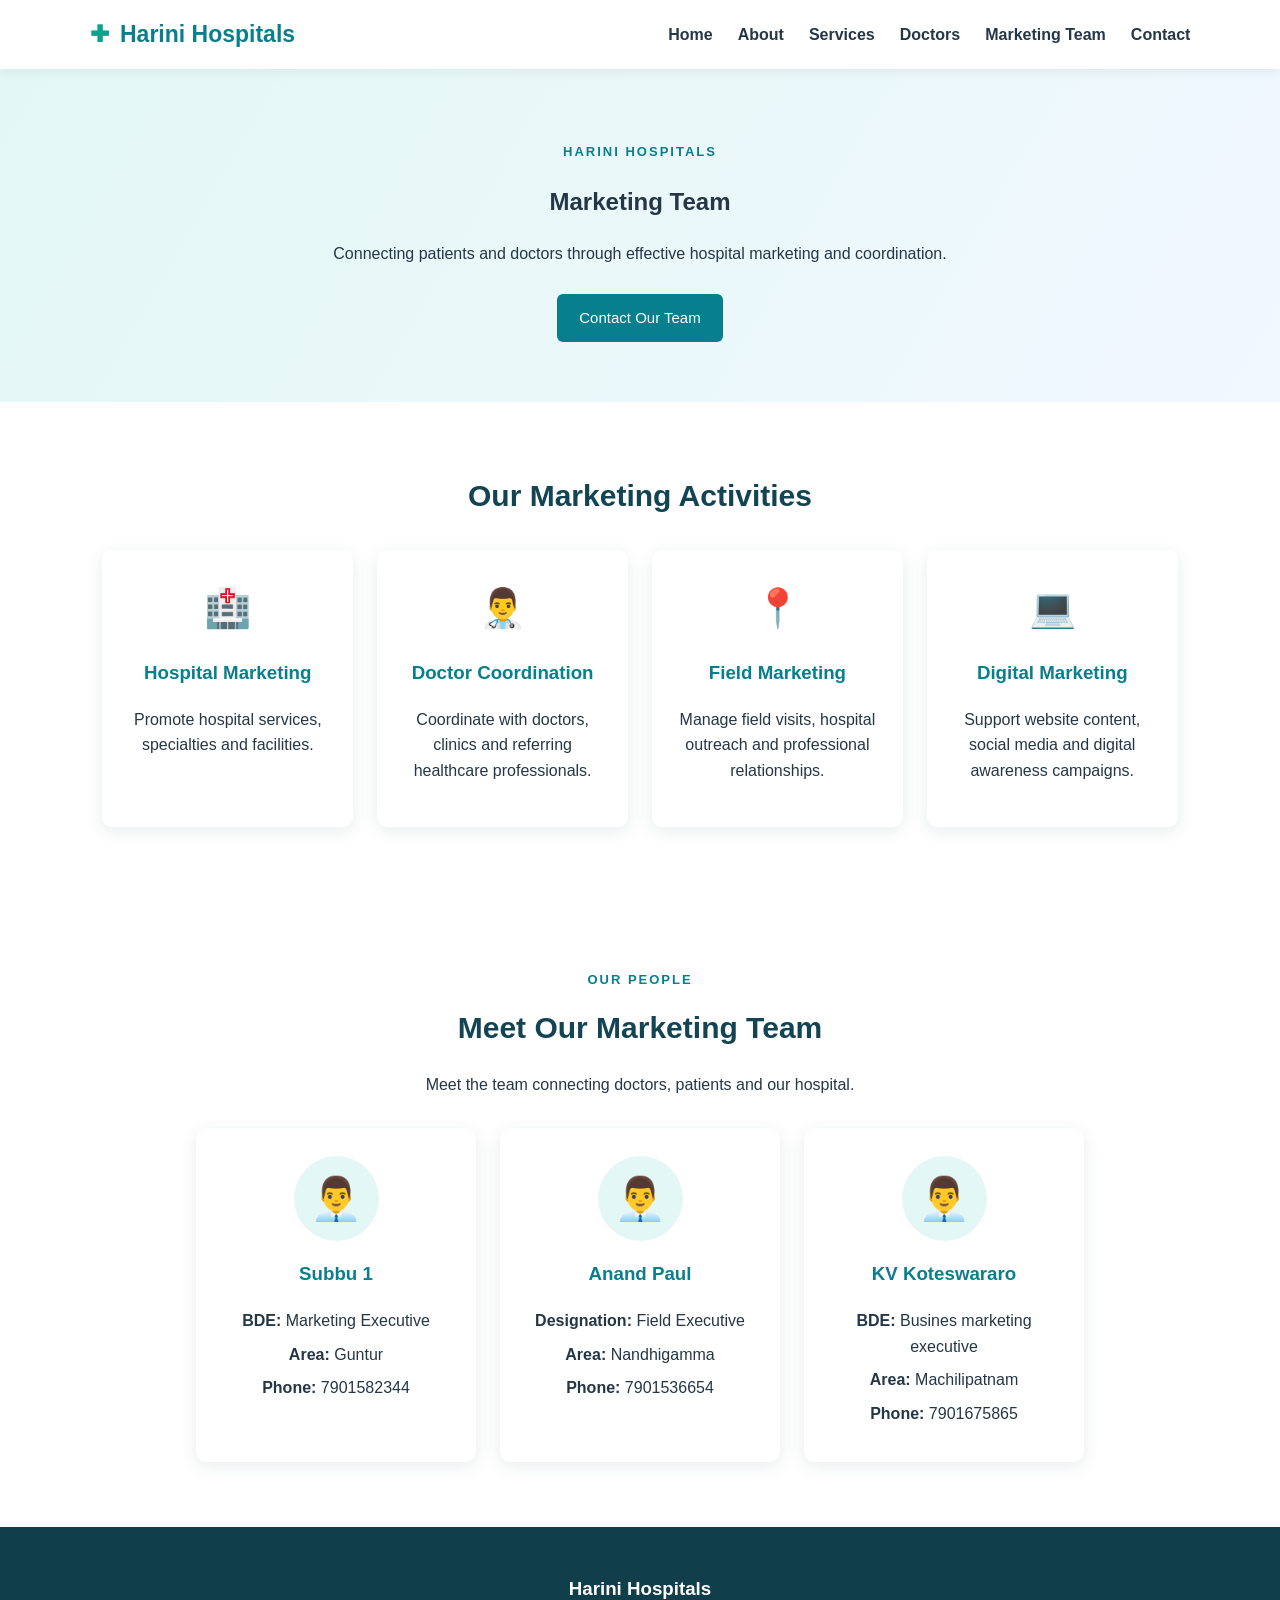
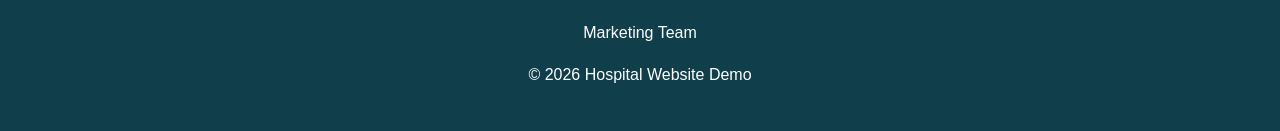
==== Marketing.html @ 30f34769 "hospital website" ====
<!DOCTYPE html>
<html lang="en">
<head>
    <meta charset="UTF-8">
    <meta name="viewport" content="width=device-width, initial-scale=1.0">
    <title>Marketing Team | Harini Hospitals</title>
    <link rel="stylesheet" href="style.css">
    <script src="script.js" defer></script>
    <style>
        .marketing-hero {
            background: linear-gradient(120deg, #e3f8f5, #f1f8ff);
            padding: 60px 8%;
            text-align: center;
        }

        .marketing-grid {
            display: flex;
            justify-content: center;
            flex-wrap: wrap;
            gap: 24px;
            margin-top: 30px;
        }

        .marketing-card {
            flex: 1 1 220px;
            max-width: 280px;
            background: white;
            padding: 28px 20px;
            border-radius: 10px;
            box-shadow: 0 4px 18px #173c4a18;
        }

        .marketing-card .symbol {
            font-size: 38px;
        }

        .marketing-card h3 {
            color: #087f8c;
        }
    </style>
</head>
<body>

    <header class="header">
        <div class="logo">
            <span class="logo-icon">✚</span>
            Harini Hospitals
        </div>

        <button class="menu-btn" id="menuBtn"
                aria-label="Toggle navigation"
                aria-expanded="false">☰</button>

        <nav class="nav" id="navMenu">
            <a href="index.html">Home</a>
            <a href="index.html#about">About</a>
            <a href="index.html#services">Services</a>
            <a href="index.html#doctors">Doctors</a>
            <a href="marketing.html">Marketing Team</a>
            <a href="index.html#contact">Contact</a>
        </nav>
    </header>

    <main>
        <section class="marketing-hero">
            <p class="eyebrow">HARINI HOSPITALS</p>
            <h1>Marketing Team</h1>
            <p>
                Connecting patients and doctors through
                effective hospital marketing and coordination.
            </p>
            <a href="index.html#contact" class="btn">
                Contact Our Team
            </a>
        </section>

        <section class="section">
            <h2>Our Marketing Activities</h2>

            <div class="marketing-grid">
                <div class="marketing-card">
                    <div class="symbol">🏥</div>
                    <h3>Hospital Marketing</h3>
                    <p>
                        Promote hospital services, specialties
                        and facilities.
                    </p>
                </div>

                <div class="marketing-card">
                    <div class="symbol">👨‍⚕️</div>
                    <h3>Doctor Coordination</h3>
                    <p>
                        Coordinate with doctors, clinics and
                        referring healthcare professionals.
                    </p>
                </div>

                <div class="marketing-card">
                    <div class="symbol">📍</div>
                    <h3>Field Marketing</h3>
                    <p>
                        Manage field visits, hospital outreach
                        and professional relationships.
                    </p>
                </div>

                <div class="marketing-card">
                    <div class="symbol">💻</div>
                    <h3>Digital Marketing</h3>
                    <p>
                        Support website content, social media
                        and digital awareness campaigns.
                    </p>
                </div>
            </div>
        </section>
		
        <!-- Marketing Persons Section -->
        <section class="section" id="marketing-persons">
            <p class="eyebrow">OUR PEOPLE</p>
            <h2>Meet Our Marketing Team</h2>
            <p>Meet the team connecting doctors, patients and our hospital.</p>

            <div class="marketing-grid">

                <div class="marketing-card person-card">
                    <div class="person-icon">👨‍💼</div>
                    <h3>Subbu 1</h3>
                    <p><strong>BDE:</strong> Marketing Executive</p>
                    <p><strong>Area:</strong> Guntur</p>
                    <p><strong>Phone:</strong> 7901582344</p>
                </div>

                <div class="marketing-card person-card">
                    <div class="person-icon">👨‍💼</div>
                    <h3>Anand Paul</h3>
                    <p><strong>Designation:</strong> Field Executive</p>
                    <p><strong>Area:</strong> Nandhigamma</p>
                    <p><strong>Phone:</strong> 7901536654</p>
                </div>

                <div class="marketing-card person-card">
                    <div class="person-icon">👨‍💼</div>
                    <h3>KV Koteswararo</h3>
                    <p><strong>BDE:</strong> Busines marketing executive</p>
                    <p><strong>Area:</strong> Machilipatnam</p>
                    <p><strong>Phone:</strong> 7901675865</p>
                </div>

            </div>
        </section>

    </main>

    <footer class="footer">
        <h3>Harini Hospitals</h3>
        <p>Marketing Team</p>
        <p>&copy; <span id="year"></span> Hospital Website Demo</p>
    </footer>

</body>
</html>
---- style.css ----
* {
    box-sizing: border-box;
}

html {
    scroll-behavior: smooth;
    scroll-padding-top: 85px;
}

body {
    margin: 0;
    font-family: Arial, Helvetica, sans-serif;
    color: #253746;
    line-height: 1.6;
    background: #ffffff;
}

.header {
    display: flex;
    align-items: center;
    justify-content: space-between;
    padding: 16px 7%;
    background: #ffffff;
    box-shadow: 0 2px 12px #00000012;
    position: sticky;
    top: 0;
    z-index: 10;
}

.logo {
    color: #087f8c;
    font-size: 23px;
    font-weight: bold;
}

.logo-icon {
    color: #08a58d;
    margin-right: 5px;
}

.nav {
    display: flex;
    gap: 25px;
}

.nav a {
    color: #253746;
    text-decoration: none;
    font-weight: bold;
}

.nav a:hover {
    color: #087f8c;
}

.menu-btn {
    display: none;
    border: 0;
    background: #087f8c;
    color: white;
    border-radius: 5px;
    padding: 8px 12px;
    font-size: 21px;
    cursor: pointer;
}

.hero {
    min-height: 440px;
    display: flex;
    align-items: center;
    padding: 65px 9%;
    background: linear-gradient(120deg, #e3f8f5, #f1f8ff);
}

.hero-content {
    max-width: 650px;
}

.tagline,
.eyebrow {
    color: #087f8c;
    font-weight: bold;
    letter-spacing: 2px;
    font-size: 13px;
}

.hero h1 {
    font-size: clamp(35px, 5vw, 54px);
    line-height: 1.15;
    margin: 12px 0;
    color: #124454;
}

.hero-content > p:not(.tagline) {
    max-width: 520px;
    font-size: 17px;
}

.btn {
    display: inline-block;
    background: #087f8c;
    color: #ffffff;
    padding: 12px 22px;
    border: none;
    border-radius: 6px;
    text-decoration: none;
    font-size: 15px;
    cursor: pointer;
    margin-top: 12px;
}

.btn:hover {
    background: #065d67;
}

.section {
    padding: 65px 8%;
    text-align: center;
}

.section h2 {
    color: #124454;
    font-size: 30px;
    margin: 5px 0 20px;
}

.about > p:last-child {
    max-width: 750px;
    margin: 0 auto;
}

.services {
    background: #f5fafb;
}

.card-container {
    display: flex;
    flex-wrap: wrap;
    justify-content: center;
    gap: 22px;
    margin-top: 30px;
}

.card,
.doctor-card {
    flex: 1 1 210px;
    max-width: 270px;
    padding: 25px 20px;
    border-radius: 10px;
    background: #ffffff;
    box-shadow: 0 4px 18px #173c4a12;
    transition: transform 0.2s;
}

.card:hover,
.doctor-card:hover {
    transform: translateY(-5px);
}

.card-icon {
    font-size: 36px;
    color: #08a58d;
}

.card h3,
.doctor-card h3 {
    color: #124454;
}

.doctor-icon {
    width: 85px;
    height: 85px;
    margin: 0 auto;
    border-radius: 50%;
    display: grid;
    place-items: center;
    background: #e3f8f5;
    font-size: 42px;
}

.section-intro {
    color: #60717c;
}

.doctor-card p {
    color: #087f8c;
}

.doctor-card small {
    color: #60717c;
}

.contact {
    background: #f5fafb;
}

#contactForm {
    max-width: 520px;
    margin: 25px auto 0;
    text-align: left;
}

#contactForm label {
    display: block;
    font-weight: bold;
    margin: 14px 0 5px;
}

#contactForm input,
#contactForm select,
#contactForm textarea {
    width: 100%;
    padding: 12px;
    border: 1px solid #cbd8dd;
    border-radius: 5px;
    background: #ffffff;
    font: inherit;
}

#contactForm input:focus,
#contactForm select:focus,
#contactForm textarea:focus {
    outline: 2px solid #087f8c;
    border-color: transparent;
}

#formMessage {
    overflow-wrap: anywhere;
    color: #087f8c;
    font-weight: bold;
}

.footer {
    text-align: center;
    background: #103e4b;
    color: #ffffff;
    padding: 28px 15px;
}

.footer h3 {
    margin-bottom: 5px;
}

.disclaimer {
    font-size: 12px;
    color: #d8e8eb;
}

@media (max-width: 700px) {
    .header {
        flex-wrap: wrap;
        padding: 14px 5%;
    }

    .logo {
        font-size: 20px;
    }

    .menu-btn {
        display: block;
    }

    .nav {
        display: none;
        flex-direction: column;
        gap: 0;
        width: 100%;
        padding-top: 12px;
    }

    .nav.open {
        display: flex;
    }

    .nav a {
        padding: 10px 0;
        border-top: 1px solid #eeeeee;
    }

    .hero {
        padding: 50px 7%;
        min-height: 380px;
    }

    .section {
        padding: 45px 6%;
    }

    .section h2 {
        font-size: 26px;
    }

    .card,
    .doctor-card {
        flex-basis: 100%;
        max-width: 100%;
    }
}

.person-card {
    text-align: center;
    transition: transform 0.3s ease;
}

.person-card:hover {
    transform: translateY(-5px);
}

.person-icon {
    width: 85px;
    height: 85px;
    margin: 0 auto 15px;
    display: flex;
    justify-content: center;
    align-items: center;
    background: #e3f8f5;
    border-radius: 50%;
    font-size: 42px;
}

.person-card p {
    margin: 8px 0;
    overflow-wrap: anywhere;
}
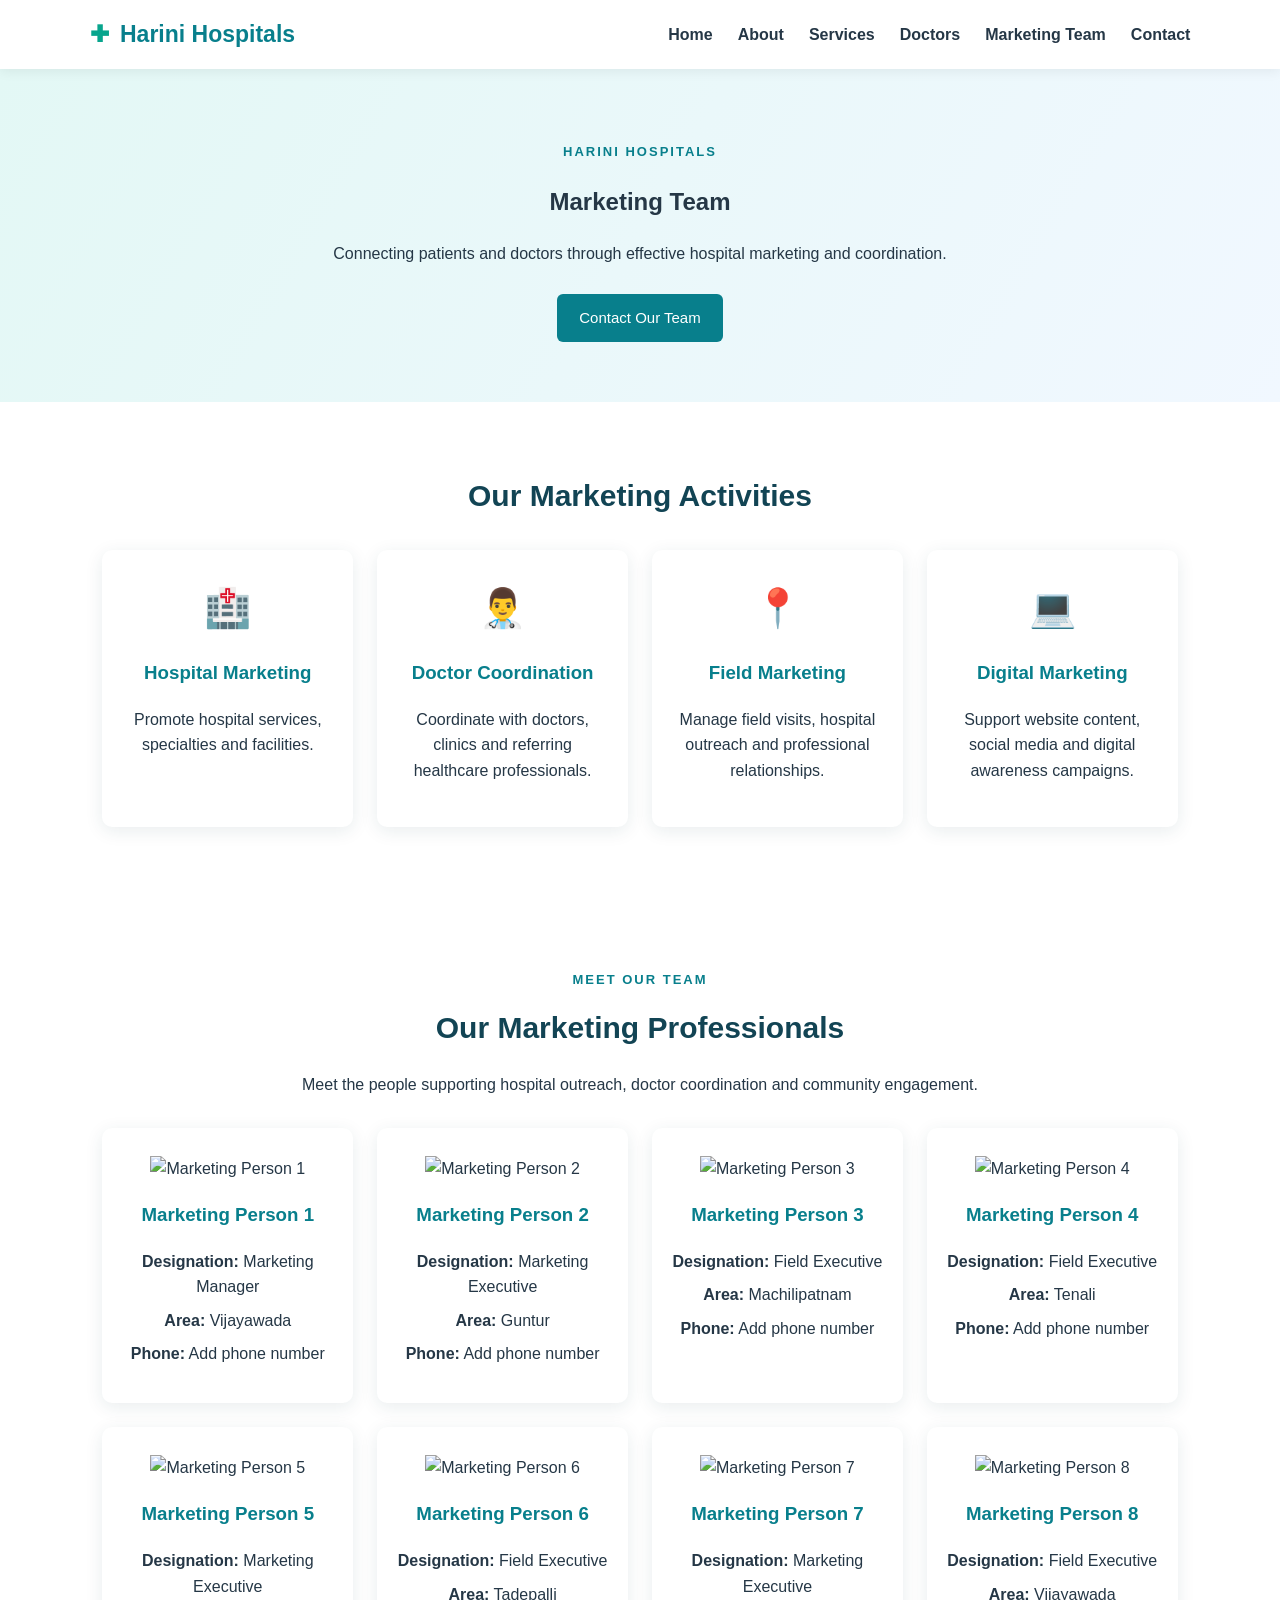
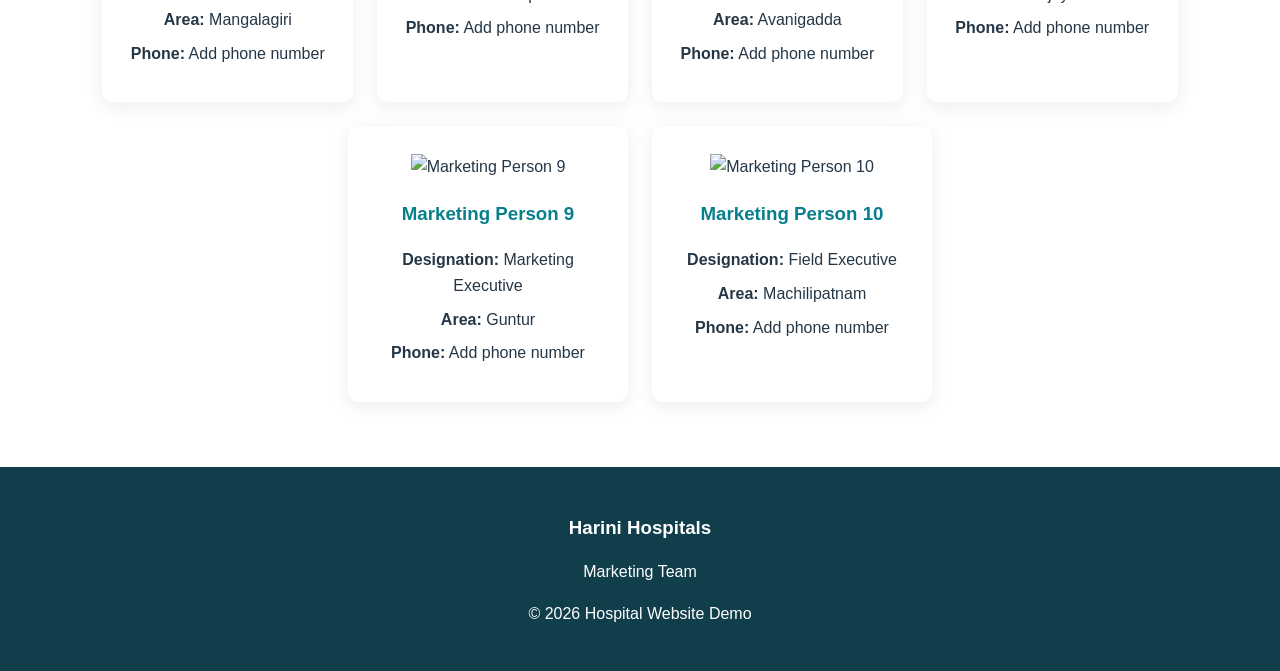
==== commit ff85d8d2: "Add files via upload" ====
--- a/Marketing.html
+++ b/Marketing.html
@@ -117,39 +117,125 @@
             </div>
         </section>
 		
+        
+            </div>
+        </section>
+
         <!-- Marketing Persons Section -->
-        <section class="section" id="marketing-persons">
-            <p class="eyebrow">OUR PEOPLE</p>
-            <h2>Meet Our Marketing Team</h2>
-            <p>Meet the team connecting doctors, patients and our hospital.</p>
-
-            <div class="marketing-grid">
-
-                <div class="marketing-card person-card">
-                    <div class="person-icon">👨‍💼</div>
-                    <h3>Subbu 1</h3>
-                    <p><strong>BDE:</strong> Marketing Executive</p>
+        <section class="section marketing-people" id="marketing-persons">
+            <p class="eyebrow">MEET OUR TEAM</p>
+            <h2>Our Marketing Professionals</h2>
+            <p class="team-intro">
+                Meet the people supporting hospital outreach,
+                doctor coordination and community engagement.
+            </p>
+
+            <div class="marketing-grid people-grid">
+
+                <!-- Person 1 -->
+                <article class="marketing-card person-card">
+                    <img src="images/person1.jpg" alt="Marketing Person 1"
+                         class="person-photo">
+                    <h3>Marketing Person 1</h3>
+                    <p><strong>Designation:</strong> Marketing Manager</p>
+                    <p><strong>Area:</strong> Vijayawada</p>
+                    <p><strong>Phone:</strong> Add phone number</p>
+                </article>
+
+                <!-- Person 2 -->
+                <article class="marketing-card person-card">
+                    <img src="images/person2.jpg" alt="Marketing Person 2"
+                         class="person-photo">
+                    <h3>Marketing Person 2</h3>
+                    <p><strong>Designation:</strong> Marketing Executive</p>
                     <p><strong>Area:</strong> Guntur</p>
-                    <p><strong>Phone:</strong> 7901582344</p>
-                </div>
-
-                <div class="marketing-card person-card">
-                    <div class="person-icon">👨‍💼</div>
-                    <h3>Anand Paul</h3>
-                    <p><strong>Designation:</strong> Field Executive</p>
-                    <p><strong>Area:</strong> Nandhigamma</p>
-                    <p><strong>Phone:</strong> 7901536654</p>
-                </div>
-
-                <div class="marketing-card person-card">
-                    <div class="person-icon">👨‍💼</div>
-                    <h3>KV Koteswararo</h3>
-                    <p><strong>BDE:</strong> Busines marketing executive</p>
+                    <p><strong>Phone:</strong> Add phone number</p>
+                </article>
+
+                <!-- Person 3 -->
+                <article class="marketing-card person-card">
+                    <img src="images/person3.jpg" alt="Marketing Person 3"
+                         class="person-photo">
+                    <h3>Marketing Person 3</h3>
+                    <p><strong>Designation:</strong> Field Executive</p>
                     <p><strong>Area:</strong> Machilipatnam</p>
-                    <p><strong>Phone:</strong> 7901675865</p>
-                </div>
+                    <p><strong>Phone:</strong> Add phone number</p>
+                </article>
+
+                <!-- Person 4 -->
+                <article class="marketing-card person-card">
+                    <img src="images/person4.jpg" alt="Marketing Person 4"
+                         class="person-photo">
+                    <h3>Marketing Person 4</h3>
+                    <p><strong>Designation:</strong> Field Executive</p>
+                    <p><strong>Area:</strong> Tenali</p>
+                    <p><strong>Phone:</strong> Add phone number</p>
+                </article>
+
+                <!-- Person 5 -->
+                <article class="marketing-card person-card">
+                    <img src="images/person5.jpg" alt="Marketing Person 5"
+                         class="person-photo">
+                    <h3>Marketing Person 5</h3>
+                    <p><strong>Designation:</strong> Marketing Executive</p>
+                    <p><strong>Area:</strong> Mangalagiri</p>
+                    <p><strong>Phone:</strong> Add phone number</p>
+                </article>
+
+                <!-- Person 6 -->
+                <article class="marketing-card person-card">
+                    <img src="images/person6.jpg" alt="Marketing Person 6"
+                         class="person-photo">
+                    <h3>Marketing Person 6</h3>
+                    <p><strong>Designation:</strong> Field Executive</p>
+                    <p><strong>Area:</strong> Tadepalli</p>
+                    <p><strong>Phone:</strong> Add phone number</p>
+                </article>
+
+                <!-- Person 7 -->
+                <article class="marketing-card person-card">
+                    <img src="images/person7.jpg" alt="Marketing Person 7"
+                         class="person-photo">
+                    <h3>Marketing Person 7</h3>
+                    <p><strong>Designation:</strong> Marketing Executive</p>
+                    <p><strong>Area:</strong> Avanigadda</p>
+                    <p><strong>Phone:</strong> Add phone number</p>
+                </article>
+
+                <!-- Person 8 -->
+                <article class="marketing-card person-card">
+                    <img src="images/person8.jpg" alt="Marketing Person 8"
+                         class="person-photo">
+                    <h3>Marketing Person 8</h3>
+                    <p><strong>Designation:</strong> Field Executive</p>
+                    <p><strong>Area:</strong> Vijayawada</p>
+                    <p><strong>Phone:</strong> Add phone number</p>
+                </article>
+
+                <!-- Person 9 -->
+                <article class="marketing-card person-card">
+                    <img src="images/person9.jpg" alt="Marketing Person 9"
+                         class="person-photo">
+                    <h3>Marketing Person 9</h3>
+                    <p><strong>Designation:</strong> Marketing Executive</p>
+                    <p><strong>Area:</strong> Guntur</p>
+                    <p><strong>Phone:</strong> Add phone number</p>
+                </article>
+
+                <!-- Person 10 -->
+                <article class="marketing-card person-card">
+                    <img src="images/person10.jpg" alt="Marketing Person 10"
+                         class="person-photo">
+                    <h3>Marketing Person 10</h3>
+                    <p><strong>Designation:</strong> Field Executive</p>
+                    <p><strong>Area:</strong> Machilipatnam</p>
+                    <p><strong>Phone:</strong> Add phone number</p>
+                </article>
 
             </div>
+        </section>
+    </main>
+
         </section>
 
     </main>
